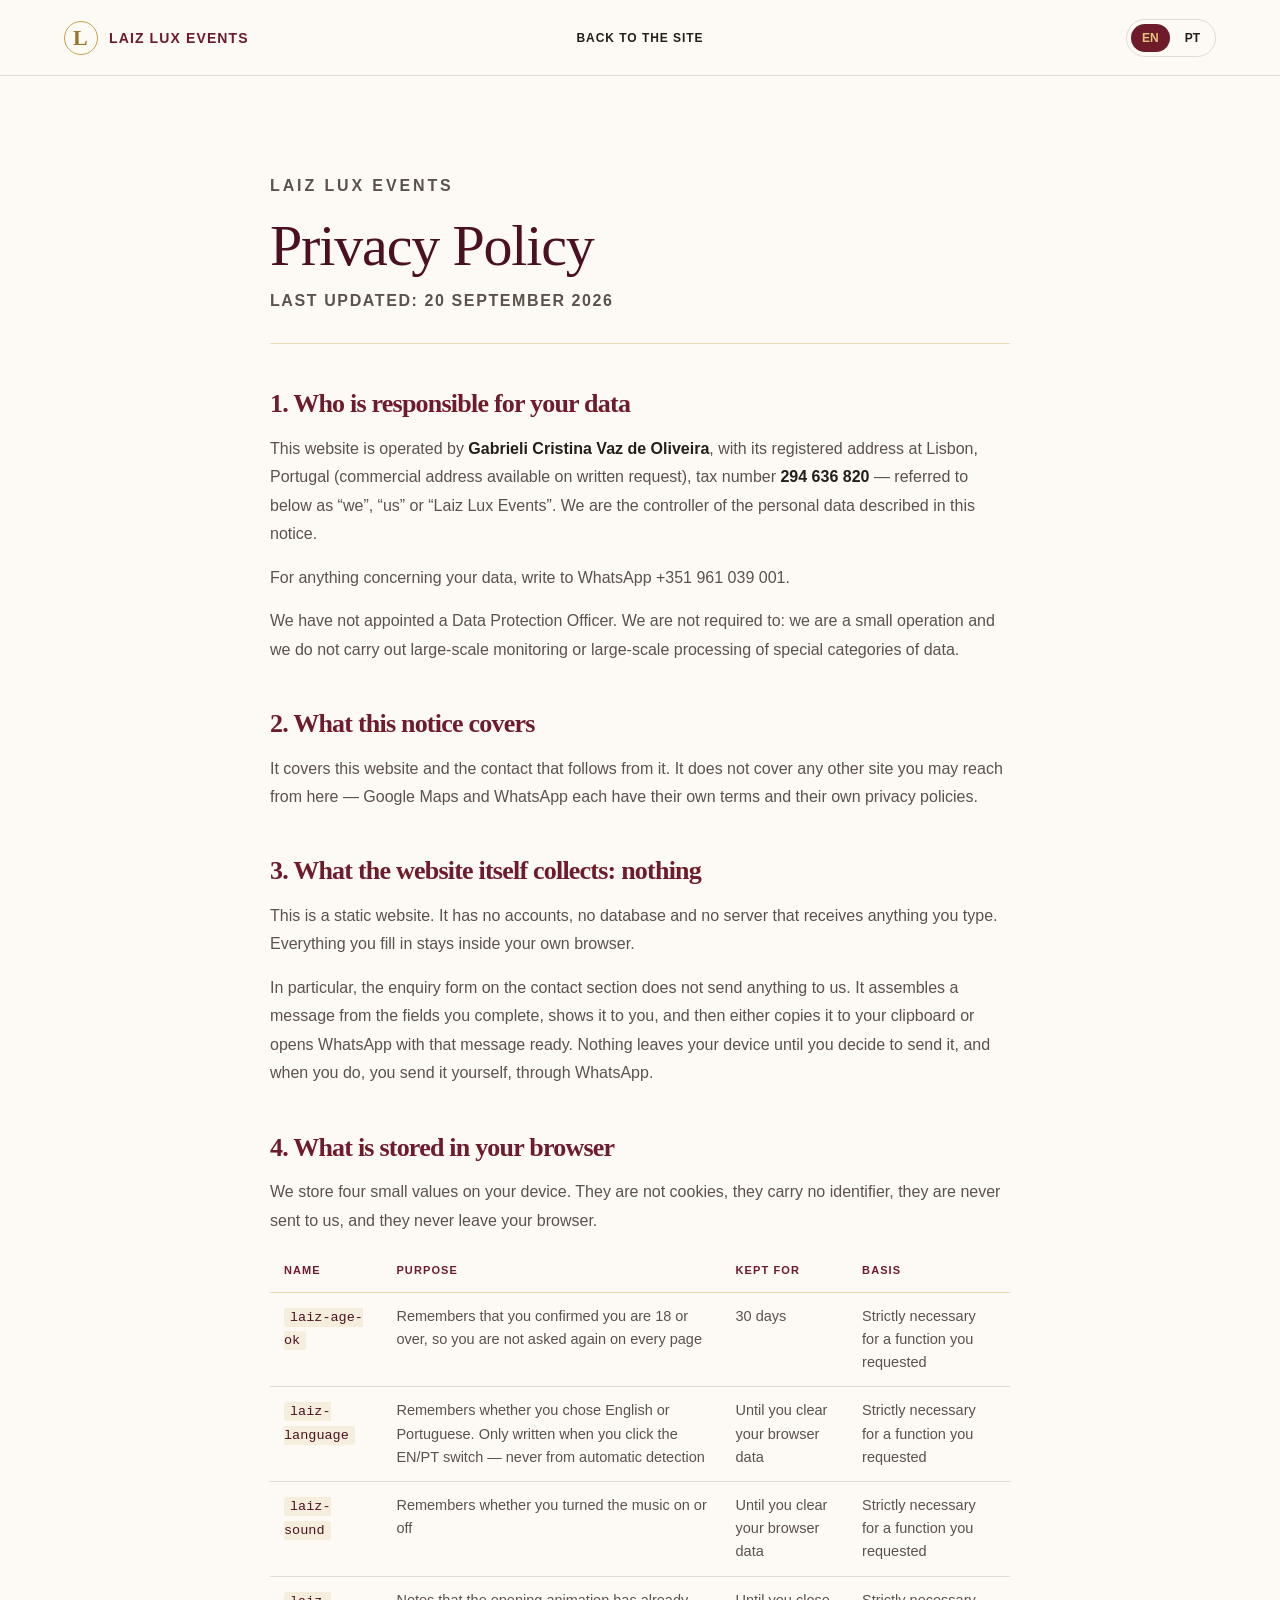
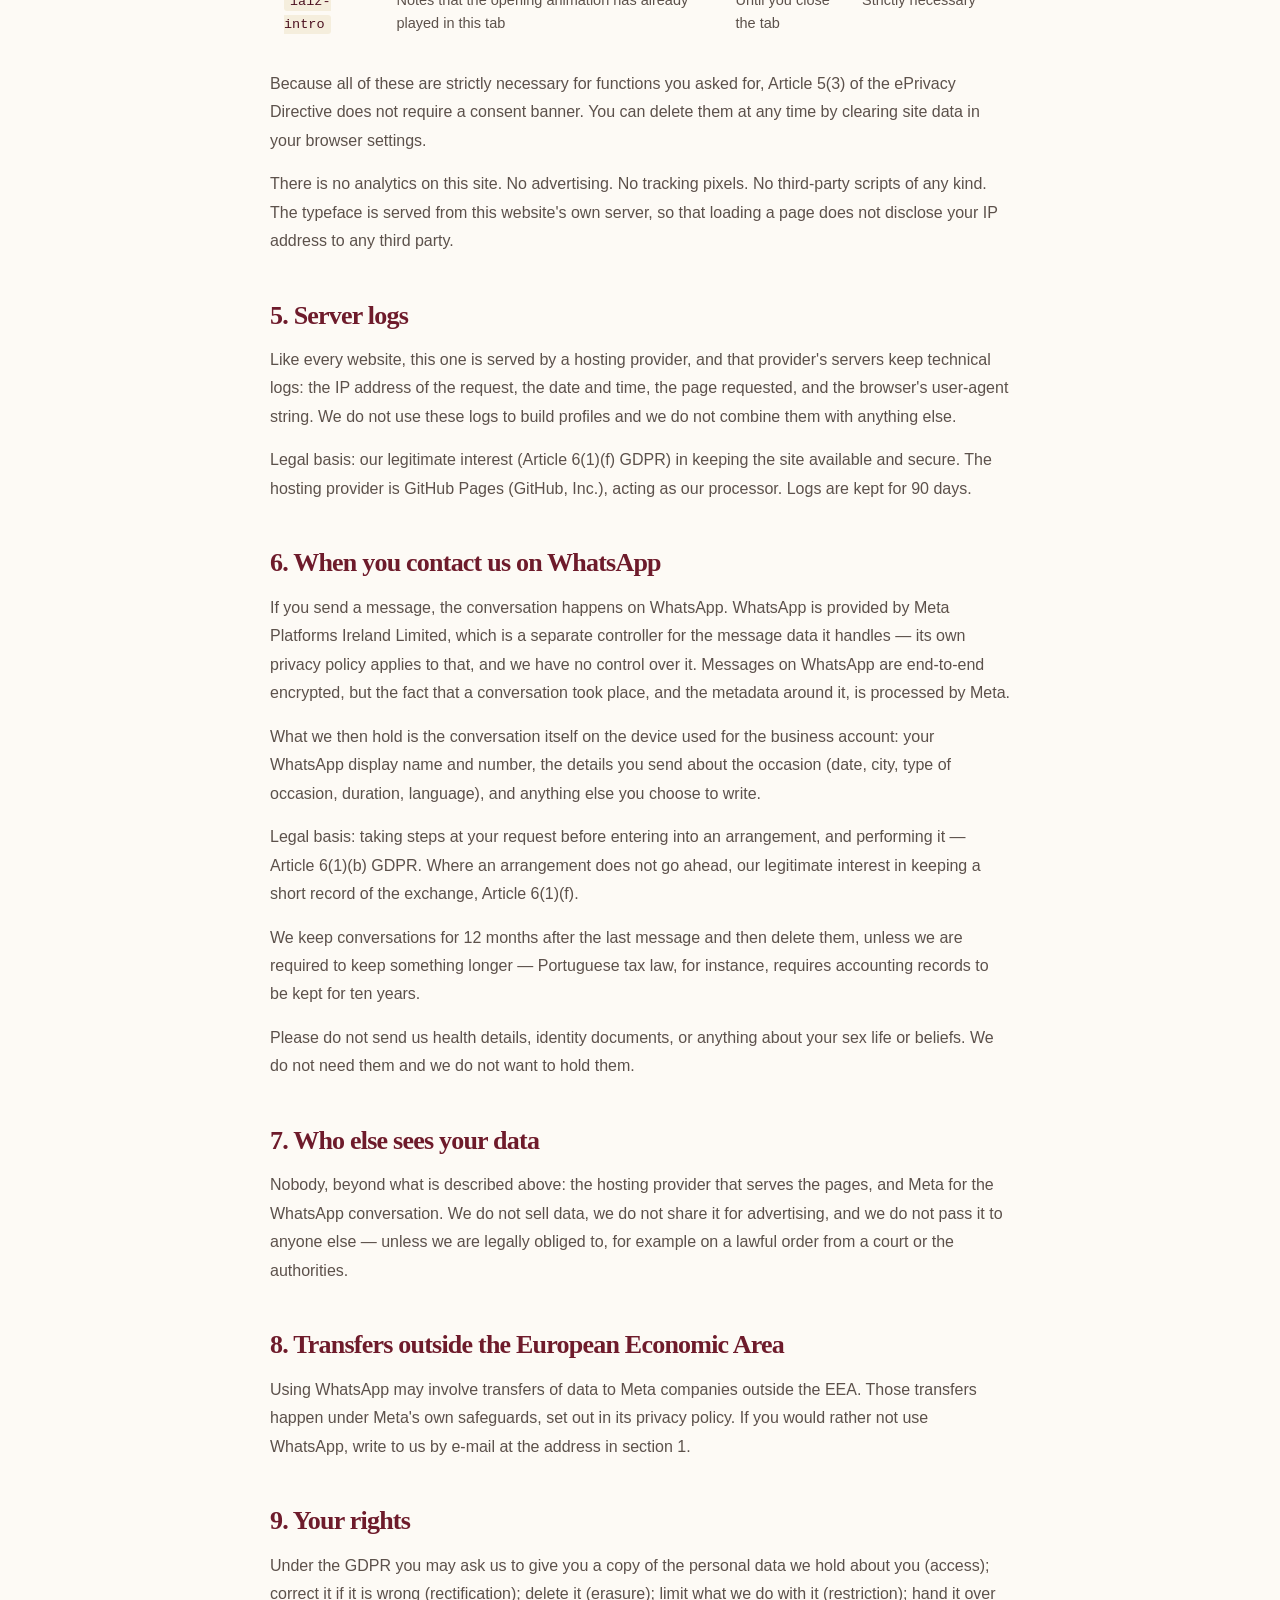
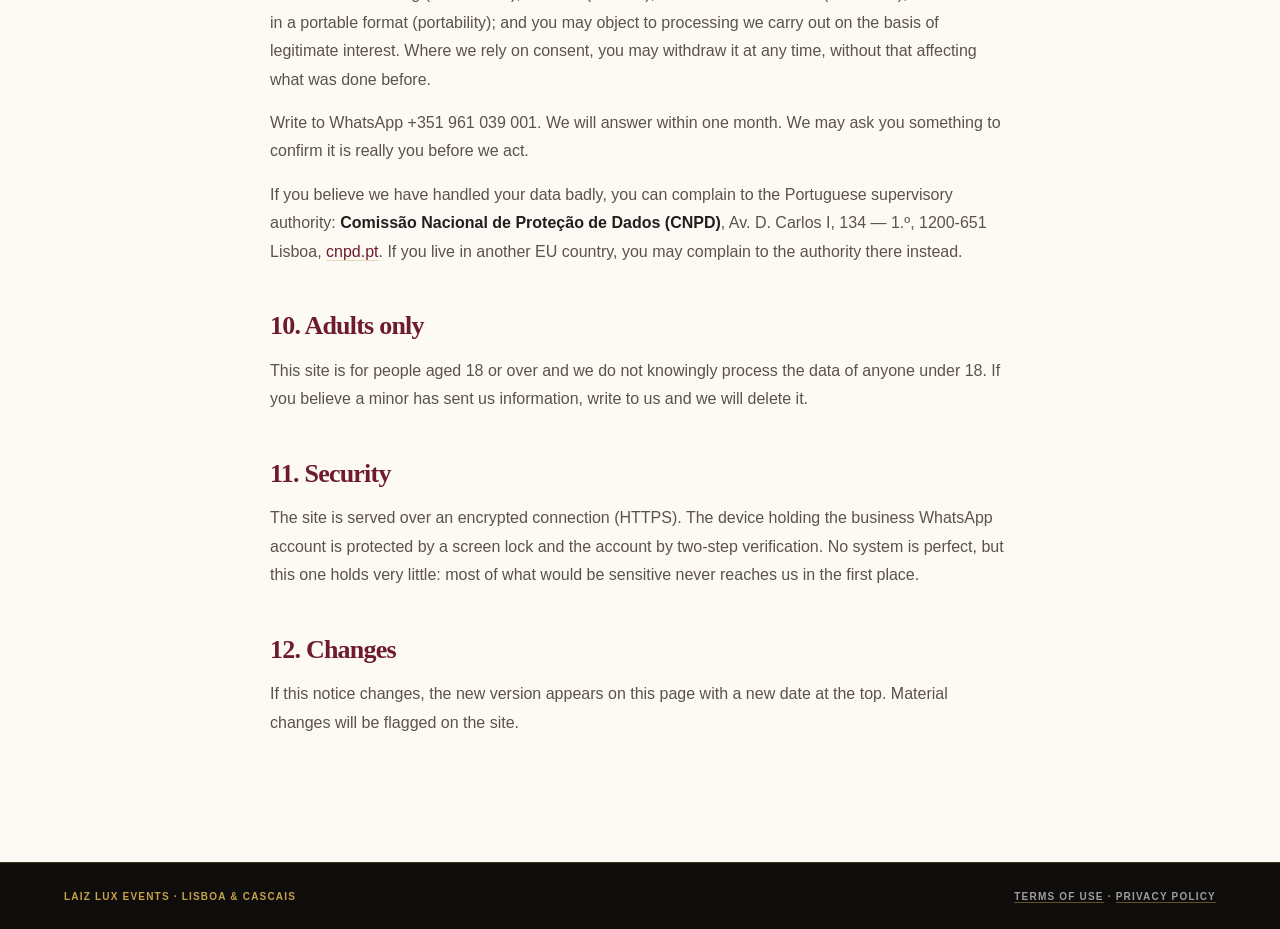
==== privacidade.html @ be907c67 "Publish Laiz Lux Events on GitHub Pages Static bilingual site for social company in Lisbon and Casca" ====
<!doctype html>
<html lang="en">
  <head>
    <meta charset="UTF-8" />
    <meta name="viewport" content="width=device-width, initial-scale=1" />
    <title>Privacy Policy — Laiz Lux Events</title>
    <meta name="description" content="How Laiz Lux Events handles personal data — GDPR privacy notice." />
    <meta name="robots" content="index, follow" />
    <meta name="theme-color" content="#6E1B2B" />
    <link rel="icon" type="image/svg+xml" href="data:image/svg+xml,%3Csvg xmlns='http://www.w3.org/2000/svg' viewBox='0 0 64 64'%3E%3Crect width='64' height='64' rx='32' fill='%236E1B2B'/%3E%3Ctext x='32' y='43' text-anchor='middle' font-family='Georgia' font-size='38' fill='%23C8A24A'%3EL%3C/text%3E%3C/svg%3E" />
    <link rel="preload" as="font" type="font/woff2" href="fonts/bodoni-500.woff2" crossorigin />
    <link rel="stylesheet" href="style.css" />
  </head>
  <body class="legal-page">
    <header class="site-header">
      <a class="brand" href="/#top" aria-label="Laiz Lux Events"><span aria-hidden="true">L</span>Laiz Lux Events</a>
      <nav aria-label="Main navigation">
        <a href="/#top" data-legal-i18n="back">Back to the site</a>
      </nav>
      <div class="header-tools">
        <div class="language-switch" role="group" aria-label="Choose language">
          <button type="button" class="active" data-legal-lang="en" aria-pressed="true">EN</button>
          <button type="button" data-legal-lang="pt" aria-pressed="false">PT</button>
        </div>
      </div>
    </header>

    <main class="legal">
      <article lang="en" data-legal-doc="en">
        <p class="eyebrow">Laiz Lux Events</p>
        <h1>Privacy Policy</h1>
        <p class="legal-updated">Last updated: 20 September 2026</p>
        


<h2>1. Who is responsible for your data</h2>
<p>This website is operated by <strong>Gabrieli Cristina Vaz de Oliveira</strong>, with its
registered address at Lisbon, Portugal (commercial address available on written request), tax number <strong>294 636 820</strong> — referred
to below as “we”, “us” or “Laiz Lux Events”. We are the controller of the personal data
described in this notice.</p>
<p>For anything concerning your data, write to WhatsApp +351 961 039 001.</p>
<p>We have not appointed a Data Protection Officer. We are not required to: we are a small
operation and we do not carry out large-scale monitoring or large-scale processing of special
categories of data.</p>

<h2>2. What this notice covers</h2>
<p>It covers this website and the contact that follows from it. It does not cover any other
site you may reach from here — Google Maps and WhatsApp each have their own terms and their
own privacy policies.</p>

<h2>3. What the website itself collects: nothing</h2>
<p>This is a static website. It has no accounts, no database and no server that receives
anything you type. Everything you fill in stays inside your own browser.</p>
<p>In particular, the enquiry form on the contact section does not send anything to us.
It assembles a message from the fields you complete, shows it to you, and then either copies
it to your clipboard or opens WhatsApp with that message ready. Nothing leaves your device
until you decide to send it, and when you do, you send it yourself, through WhatsApp.</p>

<h2>4. What is stored in your browser</h2>
<p>We store four small values on your device. They are not cookies, they carry no identifier,
they are never sent to us, and they never leave your browser.</p>
<table class="legal-table">
  <thead><tr><th>Name</th><th>Purpose</th><th>Kept for</th><th>Basis</th></tr></thead>
  <tbody>
    <tr><td><code>laiz-age-ok</code></td><td>Remembers that you confirmed you are 18 or over, so you are not asked again on every page</td><td>30 days</td><td>Strictly necessary for a function you requested</td></tr>
    <tr><td><code>laiz-language</code></td><td>Remembers whether you chose English or Portuguese. Only written when you click the EN/PT switch — never from automatic detection</td><td>Until you clear your browser data</td><td>Strictly necessary for a function you requested</td></tr>
    <tr><td><code>laiz-sound</code></td><td>Remembers whether you turned the music on or off</td><td>Until you clear your browser data</td><td>Strictly necessary for a function you requested</td></tr>
    <tr><td><code>laiz-intro</code></td><td>Notes that the opening animation has already played in this tab</td><td>Until you close the tab</td><td>Strictly necessary</td></tr>
  </tbody>
</table>
<p>Because all of these are strictly necessary for functions you asked for, Article 5(3) of the
ePrivacy Directive does not require a consent banner. You can delete them at any time by
clearing site data in your browser settings.</p>
<p>There is no analytics on this site. No advertising. No tracking pixels. No third-party
scripts of any kind. The typeface is served from this website's own server, so that loading
a page does not disclose your IP address to any third party.</p>

<h2>5. Server logs</h2>
<p>Like every website, this one is served by a hosting provider, and that provider's servers
keep technical logs: the IP address of the request, the date and time, the page requested, and
the browser's user-agent string. We do not use these logs to build profiles and we do not
combine them with anything else.</p>
<p>Legal basis: our legitimate interest (Article 6(1)(f) GDPR) in keeping the site available
and secure. The hosting provider is GitHub Pages (GitHub, Inc.), acting as our
processor. Logs are kept for 90 days.</p>

<h2>6. When you contact us on WhatsApp</h2>
<p>If you send a message, the conversation happens on WhatsApp. WhatsApp is provided by Meta
Platforms Ireland Limited, which is a separate controller for the message data it handles —
its own privacy policy applies to that, and we have no control over it. Messages on WhatsApp
are end-to-end encrypted, but the fact that a conversation took place, and the metadata around
it, is processed by Meta.</p>
<p>What we then hold is the conversation itself on the device used for the business account:
your WhatsApp display name and number, the details you send about the occasion (date, city,
type of occasion, duration, language), and anything else you choose to write.</p>
<p>Legal basis: taking steps at your request before entering into an arrangement, and
performing it — Article 6(1)(b) GDPR. Where an arrangement does not go ahead, our legitimate
interest in keeping a short record of the exchange, Article 6(1)(f).</p>
<p>We keep conversations for 12 months after the last message
and then delete them, unless we are required to keep something longer — Portuguese tax law, for
instance, requires accounting records to be kept for ten years.</p>
<p>Please do not send us health details, identity documents, or anything about your sex life
or beliefs. We do not need them and we do not want to hold them.</p>

<h2>7. Who else sees your data</h2>
<p>Nobody, beyond what is described above: the hosting provider that serves the pages, and
Meta for the WhatsApp conversation. We do not sell data, we do not share it for advertising,
and we do not pass it to anyone else — unless we are legally obliged to, for example on a
lawful order from a court or the authorities.</p>

<h2>8. Transfers outside the European Economic Area</h2>
<p>Using WhatsApp may involve transfers of data to Meta companies outside the EEA. Those
transfers happen under Meta's own safeguards, set out in its privacy policy. If you would
rather not use WhatsApp, write to us by e-mail at the address in section 1.</p>

<h2>9. Your rights</h2>
<p>Under the GDPR you may ask us to give you a copy of the personal data we hold about you
(access); correct it if it is wrong (rectification); delete it (erasure); limit what we do with
it (restriction); hand it over in a portable format (portability); and you may object to
processing we carry out on the basis of legitimate interest. Where we rely on consent, you may
withdraw it at any time, without that affecting what was done before.</p>
<p>Write to WhatsApp +351 961 039 001. We will answer within one month. We may ask you
something to confirm it is really you before we act.</p>
<p>If you believe we have handled your data badly, you can complain to the Portuguese
supervisory authority: <strong>Comissão Nacional de Proteção de Dados (CNPD)</strong>,
Av. D. Carlos I, 134 — 1.º, 1200-651 Lisboa, <a href="https://www.cnpd.pt" target="_blank" rel="noreferrer">cnpd.pt</a>.
If you live in another EU country, you may complain to the authority there instead.</p>

<h2>10. Adults only</h2>
<p>This site is for people aged 18 or over and we do not knowingly process the data of anyone
under 18. If you believe a minor has sent us information, write to us and we will delete it.</p>

<h2>11. Security</h2>
<p>The site is served over an encrypted connection (HTTPS). The device holding the business
WhatsApp account is protected by a screen lock and the account by two-step verification.
No system is perfect, but this one holds very little: most of what would be sensitive never
reaches us in the first place.</p>

<h2>12. Changes</h2>
<p>If this notice changes, the new version appears on this page with a new date at the top.
Material changes will be flagged on the site.</p>

      </article>

      <article lang="pt" data-legal-doc="pt" hidden>
        <p class="eyebrow">Laiz Lux Events</p>
        <h1>Política de Privacidade</h1>
        <p class="legal-updated">Última atualização: 20 de setembro de 2026</p>
        


<h2>1. Quem é responsável pelos seus dados</h2>
<p>Este site é explorado por <strong>Gabrieli Cristina Vaz de Oliveira</strong>,
com sede em Lisboa, Portugal (morada comercial disponível mediante pedido escrito), número de identificação fiscal <strong>294 636 820</strong> — adiante
“nós” ou “Laiz Lux Events”. Somos o responsável pelo tratamento dos dados pessoais descritos
nesta política.</p>
<p>Para qualquer assunto relacionado com os seus dados, escreva para WhatsApp +351 961 039 001.</p>
<p>Não designámos um encarregado de proteção de dados, nem somos obrigados a fazê-lo: somos uma
estrutura pequena e não fazemos controlo em grande escala nem tratamento em grande escala de
categorias especiais de dados.</p>

<h2>2. O que esta política abrange</h2>
<p>Abrange este site e o contacto que dele decorre. Não abrange outros sites a que possa chegar
a partir daqui — o Google Maps e o WhatsApp têm termos e políticas de privacidade próprios.</p>

<h2>3. O que o site recolhe: nada</h2>
<p>Este é um site estático. Não tem contas, não tem base de dados e não tem servidor que receba
o que escreve. Tudo o que preenche fica dentro do seu próprio navegador.</p>
<p>Em concreto, o formulário de pedido não nos envia nada. Monta uma mensagem a partir dos
campos que preenche, mostra-lha, e depois copia-a para a área de transferência ou abre o
WhatsApp com essa mensagem pronta. Nada sai do seu dispositivo até decidir enviar, e quando
envia, é o próprio a fazê-lo, através do WhatsApp.</p>

<h2>4. O que fica guardado no seu navegador</h2>
<p>Guardamos quatro valores pequenos no seu dispositivo. Não são cookies, não contêm qualquer
identificador, nunca nos são enviados e nunca saem do seu navegador.</p>
<table class="legal-table">
  <thead><tr><th>Nome</th><th>Para quê</th><th>Durante</th><th>Fundamento</th></tr></thead>
  <tbody>
    <tr><td><code>laiz-age-ok</code></td><td>Recorda que confirmou ter 18 anos ou mais, para não lhe voltarmos a perguntar em cada página</td><td>30 dias</td><td>Estritamente necessário a uma função que pediu</td></tr>
    <tr><td><code>laiz-language</code></td><td>Recorda se escolheu inglês ou português. Só é escrito quando carrega no botão EN/PT — nunca por deteção automática</td><td>Até limpar os dados do navegador</td><td>Estritamente necessário a uma função que pediu</td></tr>
    <tr><td><code>laiz-sound</code></td><td>Recorda se ligou ou desligou a música</td><td>Até limpar os dados do navegador</td><td>Estritamente necessário a uma função que pediu</td></tr>
    <tr><td><code>laiz-intro</code></td><td>Regista que a animação de abertura já correu neste separador</td><td>Até fechar o separador</td><td>Estritamente necessário</td></tr>
  </tbody>
</table>
<p>Por serem todos estritamente necessários a funções que pediu, o artigo 5.º, n.º 3, da
Diretiva ePrivacy não exige um aviso de consentimento. Pode apagá-los a qualquer momento
limpando os dados do site nas definições do navegador.</p>
<p>Não há estatísticas neste site. Nem publicidade. Nem pixéis de seguimento. Nem scripts de
terceiros de espécie alguma. A tipografia é servida pelo próprio servidor deste site, para que
abrir uma página não revele o seu endereço IP a ninguém.</p>

<h2>5. Registos do servidor</h2>
<p>Como qualquer site, este é servido por um alojamento, e os servidores desse alojamento
guardam registos técnicos: o endereço IP do pedido, a data e a hora, a página pedida e a
identificação do navegador. Não usamos estes registos para construir perfis nem os cruzamos com
mais nada.</p>
<p>Fundamento: o nosso interesse legítimo (artigo 6.º, n.º 1, alínea f), do RGPD) em manter o
site disponível e seguro. O alojamento é GitHub Pages (GitHub, Inc.), que atua como
subcontratante. Os registos são conservados durante 90 dias.</p>

<h2>6. Quando nos contacta pelo WhatsApp</h2>
<p>Se enviar mensagem, a conversa acontece no WhatsApp. O WhatsApp é fornecido pela Meta
Platforms Ireland Limited, que é responsável autónoma pelos dados das mensagens que trata — a
política de privacidade dela aplica-se a isso e nós não temos controlo sobre a mesma. As
mensagens são cifradas ponta a ponta, mas o facto de ter havido conversa, e os metadados
associados, são tratados pela Meta.</p>
<p>O que depois fica connosco é a própria conversa, no aparelho onde está a conta de negócio:
o seu nome de utilizador e número de WhatsApp, os dados que enviar sobre a ocasião (data,
cidade, tipo de ocasião, duração, idioma) e o mais que escolher escrever.</p>
<p>Fundamento: diligências pré-contratuais a seu pedido e execução do combinado — artigo 6.º,
n.º 1, alínea b), do RGPD. Quando não se chega a combinar nada, o nosso interesse legítimo em
guardar um registo breve da troca, alínea f).</p>
<p>Guardamos as conversas durante 12 meses após a última mensagem e
depois apagamo-las, salvo se formos obrigados a conservar algo por mais tempo — a lei fiscal
portuguesa, por exemplo, obriga a guardar documentos contabilísticos durante dez anos.</p>
<p>Por favor não nos envie dados de saúde, documentos de identificação, nem nada sobre a sua
vida sexual ou as suas convicções. Não precisamos disso e não o queremos ter.</p>

<h2>7. Quem mais vê os seus dados</h2>
<p>Ninguém, além do descrito acima: o alojamento que serve as páginas e a Meta, no que toca à
conversa de WhatsApp. Não vendemos dados, não os partilhamos para publicidade e não os passamos
a mais ninguém — salvo se a isso formos legalmente obrigados, por exemplo por ordem de um
tribunal ou das autoridades.</p>

<h2>8. Transferências para fora do Espaço Económico Europeu</h2>
<p>O uso do WhatsApp pode implicar transferências de dados para empresas da Meta fora do EEE.
Essas transferências ocorrem ao abrigo das garantias da própria Meta, descritas na política de
privacidade dela. Se preferir não usar o WhatsApp, escreva-nos para o e-mail indicado no
ponto 1.</p>

<h2>9. Os seus direitos</h2>
<p>Ao abrigo do RGPD pode pedir-nos uma cópia dos dados pessoais que temos sobre si (acesso);
que os corrijamos se estiverem errados (retificação); que os apaguemos (apagamento); que
limitemos o que fazemos com eles (limitação); que lhos entreguemos em formato portátil
(portabilidade); e pode opor-se a tratamentos que façamos com base em interesse legítimo.
Quando nos baseamos no consentimento, pode retirá-lo a qualquer momento, sem que isso afete o
que foi feito antes.</p>
<p>Escreva para WhatsApp +351 961 039 001. Respondemos no prazo de um mês.
Podemos pedir-lhe algo que confirme a sua identidade antes de agir.</p>
<p>Se entender que tratámos mal os seus dados, pode apresentar reclamação à autoridade de
controlo portuguesa: <strong>Comissão Nacional de Proteção de Dados (CNPD)</strong>,
Av. D. Carlos I, 134 — 1.º, 1200-651 Lisboa, <a href="https://www.cnpd.pt" target="_blank" rel="noreferrer">cnpd.pt</a>.
Se residir noutro país da União Europeia, pode reclamar junto da autoridade desse país.</p>

<h2>10. Apenas maiores de 18 anos</h2>
<p>Este site destina-se a pessoas com 18 anos ou mais e não tratamos conscientemente dados de
menores. Se souber que um menor nos enviou informação, escreva-nos e apagamo-la.</p>

<h2>11. Segurança</h2>
<p>O site é servido por ligação cifrada (HTTPS). O aparelho que tem a conta de WhatsApp do
negócio está protegido por bloqueio de ecrã e a conta por verificação em duas etapas. Nenhum
sistema é perfeito, mas este guarda muito pouco: a maior parte do que seria sensível nunca
chega sequer até nós.</p>

<h2>12. Alterações</h2>
<p>Se esta política mudar, a nova versão aparece nesta página com uma data nova no topo.
Alterações relevantes serão assinaladas no site.</p>

      </article>
    </main>

    <footer>
      <span>LAIZ LUX EVENTS · LISBOA &amp; CASCAIS</span>
      <span><a href="termos.html" data-legal-i18n="terms">Terms of Use</a> · <a href="privacidade.html" data-legal-i18n="privacy">Privacy Policy</a></span>
    </footer>

    <script src="legal.js"></script>
  </body>
</html>
---- style.css ----
/* ═══════════════════════════════════════════════════════════════
   Bodoni Moda — servida do próprio site.
   Nada é pedido ao Google: nenhum endereço IP de quem visita sai
   daqui para fora. (SIL Open Font License 1.1)
   ═══════════════════════════════════════════════════════════════ */

@font-face {
  font-family: 'Bodoni Moda';
  font-style: normal; font-weight: 400; font-display: swap;
  src: url('fonts/bodoni-400.woff2') format('woff2');
  unicode-range: U+0000-00FF,U+0131,U+0152-0153,U+02BB-02BC,U+02C6,U+02DA,U+02DC,U+0304,U+0308,U+0329,U+2000-206F,U+20AC,U+2122,U+2191,U+2193,U+2212,U+2215,U+FEFF,U+FFFD;
}
@font-face {
  font-family: 'Bodoni Moda';
  font-style: normal; font-weight: 500; font-display: swap;
  src: url('fonts/bodoni-500.woff2') format('woff2');
  unicode-range: U+0000-00FF,U+0131,U+0152-0153,U+02BB-02BC,U+02C6,U+02DA,U+02DC,U+0304,U+0308,U+0329,U+2000-206F,U+20AC,U+2122,U+2191,U+2193,U+2212,U+2215,U+FEFF,U+FFFD;
}
@font-face {
  font-family: 'Bodoni Moda';
  font-style: normal; font-weight: 400; font-display: swap;
  src: url('fonts/bodoni-ext-400.woff2') format('woff2');
  unicode-range: U+0100-02BA,U+02BD-02C5,U+02C7-02CC,U+02CE-02D7,U+02DD-02FF,U+0304,U+0308,U+0329,U+1D00-1DBF,U+1E00-1E9F,U+1EF2-1EFF,U+2020,U+20A0-20AB,U+20AD-20C0,U+2113,U+2C60-2C7F,U+A720-A7FF;
}
@font-face {
  font-family: 'Bodoni Moda';
  font-style: normal; font-weight: 500; font-display: swap;
  src: url('fonts/bodoni-ext-500.woff2') format('woff2');
  unicode-range: U+0100-02BA,U+02BD-02C5,U+02C7-02CC,U+02CE-02D7,U+02DD-02FF,U+0304,U+0308,U+0329,U+1D00-1DBF,U+1E00-1E9F,U+1EF2-1EFF,U+2020,U+20A0-20AB,U+20AD-20C0,U+2113,U+2C60-2C7F,U+A720-A7FF;
}

/* ═══════════════════════════════════════════════════════════════
   LAIZ EVENTS — paleta: ouro, bordô, branco e pretos
   Para mudar a identidade toda, mexe só nas variáveis aqui em baixo.
   ═══════════════════════════════════════════════════════════════ */

:root {
  --black:       #0F0D0C;
  --black-soft:  #1A1614;
  --ink:         #241E1B;
  --ink-soft:    #5C514B;

  --bordo:       #6E1B2B;
  --bordo-deep:  #4C1120;
  --bordo-light: #8C2438;

  --gold:        #C8A24A;
  --gold-bright: #E3C579;
  --gold-deep:   #9A7629;

  --champagne:   #F7F0E2;
  --paper:       #FFFFFF;
  --shell:       #FDFAF5;

  --line:        rgba(36, 30, 27, .14);
  --line-gold:   rgba(200, 162, 74, .38);

  --display: Georgia, 'Times New Roman', serif;
  --sans:    Inter, 'Helvetica Neue', Arial, sans-serif;
}

* { box-sizing: border-box; }
[hidden] { display: none !important; }
html { scroll-behavior: smooth; }

body {
  margin: 0;
  background: var(--shell);
  color: var(--ink);
  font-family: var(--sans);
  -webkit-font-smoothing: antialiased;
}

a { color: inherit; text-decoration: none; }
button, a { -webkit-tap-highlight-color: transparent; }
section[id] { scroll-margin-top: 92px; }

:focus-visible {
  outline: 2px solid var(--gold);
  outline-offset: 3px;
  border-radius: 2px;
}

.skip-link {
  position: absolute; left: -9999px; top: 0; z-index: 99;
  padding: 12px 18px; background: var(--bordo); color: #fff;
  font-size: 13px; font-weight: 800;
}
.skip-link:focus { left: 12px; top: 12px; }

.icon-sprite { display: none; }

.icon {
  width: 19px; height: 19px; flex: none;
  fill: none; stroke: currentColor;
  stroke-width: 1.6; stroke-linecap: round; stroke-linejoin: round;
}

/* ─────────────── Header ─────────────── */

.site-header {
  height: 76px;
  display: grid;
  grid-template-columns: 1fr auto 1fr;
  align-items: center;
  padding: 0 clamp(20px, 5vw, 72px);
  background: rgba(253, 250, 245, .93);
  backdrop-filter: blur(14px);
  border-bottom: 1px solid var(--line);
  position: sticky; top: env(safe-area-inset-top, 0px); z-index: 30;
}

.brand {
  display: flex; align-items: center; gap: 11px;
  font-size: 14px; font-weight: 800;
  letter-spacing: .08em; text-transform: uppercase;
  color: var(--bordo);
}
.brand span {
  width: 34px; height: 34px;
  display: grid; place-items: center;
  border: 1px solid var(--gold);
  border-radius: 50%;
  font-family: var(--display); font-size: 22px;
  color: var(--gold-deep);
}

.site-header nav {
  display: flex; gap: 26px;
  font-size: 12px; font-weight: 700;
  letter-spacing: .08em; text-transform: uppercase;
}
.site-header nav a { position: relative; padding: 4px 0; }
.site-header nav a::after {
  content: ''; position: absolute; left: 0; right: 0; bottom: 0;
  height: 1px; background: var(--gold);
  transform: scaleX(0); transform-origin: left;
  transition: transform .25s ease;
}
.site-header nav a:hover::after { transform: scaleX(1); }

.header-tools { justify-self: end; display: flex; align-items: center; gap: 10px; }

.language-switch {
  display: flex; gap: 4px; padding: 4px;
  border: 1px solid var(--line); border-radius: 999px;
}
.language-switch button {
  border: 0; background: transparent; border-radius: 999px;
  padding: 7px 11px; color: var(--ink);
  font-family: inherit; font-size: 12px; font-weight: 800;
  cursor: pointer; transition: .2s ease;
}
.language-switch .active { color: var(--gold-bright); background: var(--bordo); }

.nav-toggle {
  display: none;
  width: 42px; height: 42px;
  flex-direction: column; justify-content: center; gap: 5px;
  padding: 0 10px;
  border: 1px solid var(--line); border-radius: 6px;
  background: transparent; cursor: pointer;
}
.nav-toggle span {
  display: block; height: 1.5px; background: var(--bordo);
  transition: .25s ease;
}
.nav-toggle[aria-expanded="true"] span:nth-child(1) { transform: translateY(6.5px) rotate(45deg); }
.nav-toggle[aria-expanded="true"] span:nth-child(2) { opacity: 0; }
.nav-toggle[aria-expanded="true"] span:nth-child(3) { transform: translateY(-6.5px) rotate(-45deg); }

/* ─────────────── Buttons ─────────────── */

.button {
  min-height: 54px;
  display: inline-flex; align-items: center; justify-content: center; gap: 10px;
  padding: 0 28px; border-radius: 4px;
  font-size: 14px; font-weight: 800; letter-spacing: .02em;
  transition: .22s ease;
}

.primary-button {
  background: var(--gold);
  color: var(--black);
  box-shadow: 0 10px 26px rgba(200, 162, 74, .3);
}
.primary-button:hover {
  background: var(--gold-bright);
  transform: translateY(-2px);
  box-shadow: 0 14px 32px rgba(200, 162, 74, .38);
}
.primary-button .icon { stroke-width: 1.7; }

.secondary-button {
  border: 1px solid var(--bordo);
  color: var(--bordo);
  background: transparent;
}
.secondary-button:hover { background: var(--bordo); color: var(--champagne); }

/* ─────────────── Hero ─────────────── */

.hero {
  display: grid;
  grid-template-columns: 1.05fr .95fr;
  grid-template-rows: auto auto;
}

.hero-copy {
  padding: clamp(54px, 8vw, 116px) clamp(28px, 7vw, 108px);
  display: flex; flex-direction: column; justify-content: center; align-items: flex-start;
}

.age-notice {
  font-size: 11px; letter-spacing: .12em; text-transform: uppercase;
  padding: 8px 13px;
  border: 1px solid var(--line-gold); border-radius: 999px;
  color: var(--bordo); background: rgba(200, 162, 74, .09);
}

.eyebrow, .kicker {
  margin: 24px 0 0;
  font-size: 11px; line-height: 1.3; font-weight: 800;
  letter-spacing: .18em; text-transform: uppercase;
  color: var(--bordo);
}
.kicker { margin-top: 10px; color: var(--ink-soft); }
.eyebrow.gold { color: var(--gold); }

h1, h2 { font-family: var(--display); font-weight: 500; letter-spacing: -.03em; }

h1 {
  max-width: 680px; margin: 18px 0 20px;
  font-size: clamp(50px, 6.3vw, 96px); line-height: .91;
  color: var(--bordo-deep);
}

.hero-body {
  max-width: 650px; margin: 0;
  font-size: clamp(16px, 1.45vw, 21px); line-height: 1.65;
  color: var(--ink-soft);
}

.hero-actions { margin-top: 34px; display: flex; align-items: center; gap: 14px; flex-wrap: wrap; }
.hero-cta { min-height: 60px; padding: 0 34px; font-size: 16px; }

.microcopy { margin: 12px 0 0; font-size: 12px; color: var(--ink-soft); }

.trust-line {
  display: flex; align-items: center; gap: 8px; margin: 22px 0 0;
  color: var(--bordo); font-size: 11px; font-weight: 800;
  letter-spacing: .1em; text-transform: uppercase;
}
.trust-line .icon { width: 16px; height: 16px; color: var(--gold-deep); }

.hero-stage {
  position: relative; overflow: hidden;
  aspect-ratio: 1101 / 1264;
  min-height: 520px; max-height: 86vh;
  padding: 36px;
  color: #fff;
  display: flex; flex-direction: column; justify-content: space-between;
  background: var(--black);
}
.hero-stage::before {
  content: ''; position: absolute; inset: 0;
  background: url('laiz-hero.jpg') center top / cover;
  filter: saturate(.95) contrast(1.03);
}
.hero-stage::after {
  content: ''; position: absolute; inset: 0;
  background: linear-gradient(
    180deg,
    rgba(15, 13, 12, .50) 0%,
    rgba(15, 13, 12, .08) 17%,
    rgba(15, 13, 12, 0) 42%,
    rgba(15, 13, 12, 0) 80%,
    rgba(76, 17, 32, .22) 91%,
    rgba(76, 17, 32, .72) 100%);
}
.hero-stage > * { position: relative; z-index: 1; }

.place-line, .stage-note {
  display: flex; align-items: center; gap: 14px;
  font-size: 11px; font-weight: 800; letter-spacing: .15em;
  color: var(--gold-bright);
}
.place-line i { height: 1px; flex: 1; background: var(--line-gold); }
.stage-note { justify-content: space-between; color: rgba(255, 255, 255, .78); }

.fact-strip {
  grid-column: 1 / -1;
  display: grid; grid-template-columns: repeat(3, 1fr);
  padding: 24px clamp(24px, 5vw, 72px);
  background: var(--bordo); color: var(--champagne);
}
.fact-strip span {
  display: flex; align-items: center; justify-content: center; gap: 10px;
  font-size: 11px; font-weight: 800; letter-spacing: .12em; text-transform: uppercase;
  border-right: 1px solid rgba(200, 162, 74, .3);
}
.fact-strip i, .fact-strip b { font-style: normal; }
.fact-strip .icon { color: var(--gold); }
.fact-strip span:last-child { border: 0; }

/* ─────────────── Service areas ─────────────── */

.areas-section {
  display: grid; grid-template-columns: 1fr 1.2fr; gap: 50px; align-items: end;
  padding: 70px clamp(24px, 7vw, 110px);
  background: var(--champagne);
  border-top: 1px solid var(--line-gold);
  border-bottom: 1px solid var(--line-gold);
}
.areas-section .eyebrow { margin: 0 0 14px; }
.areas-section h2 { margin: 0 0 14px; font-size: clamp(38px, 5vw, 66px); line-height: .95; color: var(--bordo-deep); }
.areas-section p:last-child { max-width: 600px; margin: 0; color: var(--ink-soft); line-height: 1.7; font-size: 16px; }

.area-links { display: flex; flex-wrap: wrap; justify-content: flex-end; gap: 10px; }
.area-links a {
  display: inline-flex; align-items: center; gap: 8px;
  padding: 12px 18px;
  border: 1px solid var(--line-gold); border-radius: 999px;
  background: rgba(255, 255, 255, .7);
  font-size: 14px; font-weight: 800; color: var(--bordo);
  transition: .2s ease;
}
.area-links a .icon { width: 16px; height: 16px; color: var(--gold-deep); }
.area-links a:hover { background: var(--bordo); color: var(--champagne); border-color: var(--bordo); }
.area-links a:hover .icon { color: var(--gold-bright); }

/* ─────────────── About ─────────────── */

.about-section {
  padding: clamp(78px, 10vw, 148px) clamp(24px, 7vw, 110px);
  background: var(--paper);
}
.section-intro { display: grid; grid-template-columns: .8fr 1.2fr; gap: 28px 60px; align-items: start; }
.section-intro .eyebrow { margin: 12px 0 0; }
.section-intro h2 { grid-column: 2; margin: 0; font-size: clamp(42px, 6vw, 76px); line-height: .98; color: var(--bordo-deep); }
.section-intro > p:last-child { grid-column: 2; max-width: 720px; margin: 0; color: var(--ink-soft); font-size: 17px; line-height: 1.75; }

.occasion-grid {
  display: grid; grid-template-columns: repeat(3, 1fr); gap: 1px;
  margin-top: 72px;
  background: var(--line-gold);
  border: 1px solid var(--line-gold);
}
.occasion-card {
  min-height: 322px; padding: 34px;
  background: var(--paper);
  display: flex; flex-direction: column; align-items: flex-start;
  transition: background .25s ease;
}
.occasion-card:hover { background: var(--shell); }
.occasion-card > span { font-size: 12px; letter-spacing: .15em; font-weight: 800; color: var(--gold-deep); }
.occasion-card > .icon { width: 30px; height: 30px; margin: 56px 0 20px; color: var(--bordo); stroke-width: 1.3; }
.occasion-card h3 { margin: 0 0 12px; font-family: var(--display); font-size: 33px; font-weight: 600; color: var(--bordo-deep); }
.occasion-card p { margin: 0; line-height: 1.65; color: var(--ink-soft); font-size: 16px; }

/* ─────────────── Gallery ─────────────── */

.gallery-section {
  padding: clamp(60px, 8vw, 104px) 0 0;
  background: var(--paper);
}
.gallery-intro {
  max-width: 760px;
  padding: 0 clamp(24px, 7vw, 110px);
  margin-bottom: 44px;
}
.gallery-intro .eyebrow { margin: 0 0 14px; }
.gallery-intro h2 { margin: 0; font-size: clamp(36px, 5vw, 64px); line-height: .98; color: var(--bordo-deep); }

.gallery-strip {
  display: flex; flex-wrap: wrap; justify-content: center; gap: 3px;
  padding: 26px clamp(16px, 4vw, 40px);
  background: var(--paper);
  border-top: 1px solid var(--line-gold);
  border-bottom: 1px solid var(--line-gold);
}
.gallery-strip figure {
  margin: 0; position: relative; overflow: hidden; background: var(--black);
  flex: 0 1 auto;
  height: clamp(300px, 42vw, 580px);
  aspect-ratio: 631 / 1280;
  outline: 1px solid var(--line-gold);
  outline-offset: -1px;
}
.gallery-strip img {
  display: block; width: 100%; height: 100%; object-fit: cover;
  filter: saturate(.94) contrast(1.03);
  transition: transform .5s ease, filter .4s ease;
}
.gallery-strip figure::after {
  content: ''; position: absolute; inset: 0;
  background: linear-gradient(180deg, rgba(76, 17, 32, 0) 72%, rgba(76, 17, 32, .14) 100%);
  pointer-events: none;
}
.gallery-strip figure:hover img { transform: scale(1.04); filter: saturate(1) contrast(1.02); }

@media (max-width: 520px) {
  .gallery-strip { padding: 16px 12px; }
  .gallery-strip figure { height: calc((100vw - 30px) / 2 * 2.028); }
}

/* ─────────────── How it works ─────────────── */

.steps-section {
  padding: clamp(78px, 10vw, 140px) clamp(24px, 7vw, 110px);
  background: var(--black); color: #fff;
}
.steps-intro { max-width: 760px; }
.steps-intro .eyebrow { margin: 0 0 14px; }
.steps-intro h2 { margin: 0 0 18px; font-size: clamp(40px, 5.6vw, 72px); line-height: .98; color: var(--gold-bright); }
.steps-intro p { margin: 0; font-size: 17px; line-height: 1.75; color: rgba(255, 255, 255, .68); }

.steps-list {
  list-style: none; margin: 68px 0 0; padding: 0;
  display: grid; grid-template-columns: repeat(3, 1fr); gap: 1px;
  background: rgba(200, 162, 74, .26);
  border: 1px solid rgba(200, 162, 74, .26);
}
.steps-list li {
  padding: 36px 32px 42px;
  background: var(--black);
  display: flex; flex-direction: column; align-items: flex-start;
}
.step-number {
  font-family: var(--display); font-size: 46px; line-height: 1;
  color: var(--gold); margin-bottom: 26px;
}
.steps-list h3 { margin: 0 0 12px; font-family: var(--display); font-size: 28px; font-weight: 600; color: #fff; }
.steps-list p { margin: 0; font-size: 16px; line-height: 1.7; color: rgba(255, 255, 255, .66); }

/* ─────────────── Details + boundaries ─────────────── */

.details-section {
  display: grid; grid-template-columns: 1.25fr .75fr; gap: 70px;
  padding: clamp(78px, 10vw, 142px) clamp(24px, 7vw, 110px);
  background: var(--bordo); color: #fff;
}
.details-section h2 { margin: 18px 0 24px; max-width: 680px; font-size: clamp(42px, 6vw, 76px); line-height: .96; color: #fff; }
.details-section > div > p:last-child { max-width: 720px; margin: 0; font-size: 17px; line-height: 1.75; color: rgba(255, 255, 255, .76); }

.boundary-card {
  align-self: end; padding: 34px;
  border: 1px solid var(--line-gold);
  background: rgba(15, 13, 12, .25);
}
.boundary-card strong { font-family: var(--display); font-size: 56px; font-weight: 500; color: var(--gold-bright); }
.boundary-card h3 { margin: 10px 0 12px; font-family: var(--display); font-size: 29px; font-weight: 600; }
.boundary-card p { margin: 0; line-height: 1.65; color: rgba(255, 255, 255, .78); font-size: 16px; }

/* ─────────────── FAQ ─────────────── */

.faq-section {
  padding: clamp(78px, 10vw, 142px) clamp(24px, 7vw, 110px);
  background: var(--shell);
}
.faq-intro { max-width: 720px; margin-bottom: 52px; }
.faq-intro .eyebrow { margin: 0 0 14px; }
.faq-intro h2 { margin: 0; font-size: clamp(40px, 5.6vw, 72px); line-height: .98; color: var(--bordo-deep); }

.faq-list { border-top: 1px solid var(--line-gold); }
.faq-list details { border-bottom: 1px solid var(--line-gold); }
.faq-list summary {
  list-style: none; cursor: pointer;
  display: flex; align-items: center; justify-content: space-between; gap: 24px;
  padding: 26px 4px;
  font-size: clamp(17px, 2vw, 21px); font-family: var(--display); font-weight: 600;
  color: var(--bordo-deep);
}
.faq-list summary::-webkit-details-marker { display: none; }
.faq-list summary::after {
  content: '+'; flex: none;
  font-family: var(--sans); font-size: 26px; font-weight: 300; line-height: 1;
  color: var(--gold-deep); transition: transform .25s ease;
}
.faq-list details[open] summary::after { transform: rotate(45deg); }
.faq-list summary:hover { color: var(--bordo-light); }
.faq-list p {
  margin: 0; padding: 0 60px 30px 4px; max-width: 860px;
  font-size: 16px; line-height: 1.75; color: var(--ink-soft);
}

/* ─────────────── Inquiry ─────────────── */

.inquiry-section {
  padding: clamp(78px, 10vw, 142px) clamp(24px, 7vw, 110px);
  background: var(--paper);
}
.contact-intro { max-width: 760px; }
.contact-intro .eyebrow { margin: 0 0 14px; }
.contact-intro h2 { margin: 0 0 18px; font-size: clamp(42px, 6vw, 76px); line-height: .98; color: var(--bordo-deep); }
.contact-intro > p:last-child { max-width: 660px; margin: 0; font-size: 17px; line-height: 1.7; color: var(--ink-soft); }

.contact-grid {
  display: grid; grid-template-columns: minmax(0, 780px); gap: 34px; align-items: start;
  margin-top: 52px;
}

.inquiry-form {
  padding: 36px;
  border: 1px solid var(--line-gold);
  background: var(--shell);
}
.field-row { display: grid; grid-template-columns: 1fr 1fr; gap: 20px; }
.field { display: flex; flex-direction: column; gap: 8px; margin: 0 0 20px; }
.field label {
  font-size: 11px; font-weight: 800; letter-spacing: .12em; text-transform: uppercase;
  color: var(--bordo);
}
.field input, .field select, .field textarea {
  width: 100%; min-height: 50px; padding: 13px 14px;
  border: 1px solid var(--line); border-radius: 4px;
  background: var(--paper); color: var(--ink);
  font-family: inherit; font-size: 15px;
  transition: border-color .2s ease;
}
.field textarea { min-height: 84px; resize: vertical; line-height: 1.6; }
.field input:hover, .field select:hover, .field textarea:hover { border-color: var(--gold); }
.field select {
  appearance: none; cursor: pointer; padding-right: 40px;
  background-image: url("data:image/svg+xml,%3Csvg xmlns='http://www.w3.org/2000/svg' viewBox='0 0 12 8'%3E%3Cpath d='M1 1.5 6 6.5l5-5' fill='none' stroke='%239A7629' stroke-width='1.5' stroke-linecap='round'/%3E%3C/svg%3E");
  background-repeat: no-repeat; background-position: right 15px center; background-size: 12px;
}

.form-preview {
  margin: 4px 0 26px; padding: 20px;
  border: 1px dashed var(--line-gold);
  background: rgba(200, 162, 74, .07);
}
.preview-label {
  display: block; margin-bottom: 10px;
  font-size: 11px; font-weight: 800; letter-spacing: .12em; text-transform: uppercase;
  color: var(--gold-deep);
}
#message-preview {
  margin: 0; white-space: pre-line;
  font-size: 15px; line-height: 1.75; color: var(--ink);
}

.form-actions { display: flex; flex-wrap: wrap; gap: 12px; }
#send-whatsapp { flex: 1 1 260px; min-height: 60px; font-size: 16px; }

.copy-button {
  min-width: 160px; min-height: 60px;
  display: inline-flex; align-items: center; justify-content: center; gap: 9px;
  padding: 0 22px;
  border: 1px solid var(--bordo); border-radius: 4px;
  background: transparent; color: var(--bordo);
  font-family: inherit; font-size: 14px; font-weight: 800;
  cursor: pointer; transition: .2s ease;
}
.copy-button:hover { background: var(--bordo); color: var(--champagne); }


/* ─────────────── Footer + mobile bar ─────────────── */

footer {
  display: flex; justify-content: space-between; gap: 20px;
  padding: 28px clamp(24px, 5vw, 72px);
  background: var(--black); color: rgba(255, 255, 255, .6);
  font-size: 10px; font-weight: 800; letter-spacing: .12em; text-transform: uppercase;
  border-top: 1px solid rgba(200, 162, 74, .28);
}
footer span:first-child { color: var(--gold); }
footer i { font-style: normal; }

.mobile-bar { display: none; }

/* ─────────────── Responsive ─────────────── */

@media (max-width: 1080px) {
  .hero { grid-template-columns: 1fr; }
  .hero-stage { min-height: 0; max-height: 76vh; order: -1; }
  .areas-section { grid-template-columns: 1fr; gap: 30px; align-items: start; }
  .area-links { justify-content: flex-start; }
  .section-intro { grid-template-columns: 1fr; }
  .section-intro h2, .section-intro > p:last-child { grid-column: 1; }
  .occasion-grid, .steps-list { grid-template-columns: 1fr; }
  .occasion-card { min-height: 0; }
  .occasion-card > .icon { margin-top: 34px; }
  .details-section { grid-template-columns: 1fr; gap: 44px; }
}

@media (max-width: 760px) {
  .site-header { grid-template-columns: 1fr auto; }
  .nav-toggle { display: flex; }

  .site-header nav {
    position: fixed; inset: calc(76px + env(safe-area-inset-top, 0px)) 0 auto 0;
    flex-direction: column; gap: 0;
    padding: 8px clamp(20px, 5vw, 72px) 18px;
    background: var(--shell);
    border-bottom: 1px solid var(--line-gold);
    box-shadow: 0 20px 40px rgba(15, 13, 12, .12);
    transform: translateY(-12px); opacity: 0; pointer-events: none;
    transition: .22s ease;
  }
  .site-header nav.open { transform: translateY(0); opacity: 1; pointer-events: auto; }
  .site-header nav a { padding: 15px 0; border-bottom: 1px solid var(--line); }
  .site-header nav a:last-child { border-bottom: 0; }

  .hero-copy { padding-bottom: 46px; }
  .hero-actions { width: 100%; }
  .hero-actions .button { width: 100%; }
  .fact-strip { grid-template-columns: 1fr; gap: 14px; }
  .fact-strip span { border-right: 0; justify-content: flex-start; }

  .inquiry-form { padding: 24px; }
  .field-row { grid-template-columns: 1fr; gap: 0; }
  .form-actions .button, .copy-button { width: 100%; }
  .faq-list p { padding-right: 20px; }
  footer { flex-direction: column; line-height: 1.7; }

  main { padding-bottom: 84px; }
  .mobile-bar {
    position: fixed; left: 0; right: 0; bottom: 0; z-index: 25;
    display: grid; grid-template-columns: 1.1fr .9fr; gap: 10px;
    padding: 10px clamp(14px, 4vw, 24px) calc(10px + env(safe-area-inset-bottom));
    background: rgba(15, 13, 12, .93);
    backdrop-filter: blur(12px);
    border-top: 1px solid rgba(200, 162, 74, .3);
  }
  .mobile-bar .button { min-height: 50px; padding: 0 14px; font-size: 13px; }
  .mobile-bar .secondary-button { border-color: var(--gold); color: var(--gold-bright); }
  .mobile-bar .secondary-button:hover { background: var(--gold); color: var(--black); }
}

@media (max-width: 430px) and (max-height: 780px) {
  .hero-copy { padding-top: 26px; }
  .age-notice { padding: 6px 10px; }
  .eyebrow { margin-top: 14px; }
  .kicker { margin-top: 6px; }
  h1 { font-size: 44px; }
  .hero-actions { margin-top: 20px; }
  .trust-line { display: none; }
}

@media (prefers-reduced-motion: reduce) {
  html { scroll-behavior: auto; }
  *, *::before, *::after { transition-duration: .01ms !important; animation-duration: .01ms !important; }
  .primary-button:hover { transform: none; }
}

@media print {
  .site-header, .mobile-bar, .hero-stage, .splash, .agegate { display: none !important; }
  body { background: #fff; }
}

/* ═══════════════════════════════════════════════════════════════
   VINHETA DE ABERTURA  +  CONFIRMAÇÃO DE IDADE
   ═══════════════════════════════════════════════════════════════ */

:root {
  --ink-black: #0B0A09;
  --splash-serif: 'Bodoni Moda', Didot, 'Bodoni MT', 'Times New Roman', serif;
}

html.splash-on, html.splash-on body,
html.gate-on, html.gate-on body { overflow: hidden; }

/* Enquanto a confirmação de idade estiver aberta, o site fica fora de vista
   e fora do alcance do teclado e dos leitores de ecrã. */
html.gate-on body > *:not(#agegate):not(#splash) { visibility: hidden; }

/* ─────────────── Vinheta ─────────────── */

.splash {
  position: fixed; inset: 0; z-index: 100;
  display: grid; place-items: center;
  overflow: hidden;
  opacity: 1;
  transition: opacity .35s ease;
}
.splash[hidden] { display: none; }

.splash-veil {
  position: absolute; left: 0; right: 0; height: 50.4%;
  background: var(--ink-black);
  will-change: transform;
}
.splash-veil-top { top: 0; }
.splash-veil-bottom { bottom: 0; }

.splash-stage { position: absolute; inset: 0; display: grid; place-items: center; }

.splash-dust { position: absolute; inset: 0; width: 100%; height: 100%; opacity: 0; }

.splash-glow {
  position: absolute; left: 50%; top: 50%;
  width: min(120vw, 1200px); aspect-ratio: 16 / 9;
  translate: -50% -50%;
  background:
    radial-gradient(closest-side, rgba(110, 27, 43, .48), rgba(110, 27, 43, 0) 72%),
    radial-gradient(closest-side, rgba(200, 162, 74, .14), rgba(200, 162, 74, 0) 62%);
  opacity: 0;
}

.splash-rules { position: absolute; inset: 0; }
.splash-rules i {
  position: absolute; left: 0; right: 0; top: var(--y);
  height: 1px; opacity: 0;
  background: linear-gradient(90deg, transparent, var(--hue), transparent);
  transform: scaleX(0);
}

.splash-orn { position: absolute; opacity: 0; }
.splash-orn-a {
  left: 12%; top: 26%;
  width: 62px; height: 62px;
  border-top: 1px solid rgba(200, 162, 74, .5);
  border-left: 1px solid rgba(200, 162, 74, .5);
}
.splash-orn-b {
  right: 12%; bottom: 26%;
  width: 62px; height: 62px;
  border-bottom: 1px solid rgba(200, 162, 74, .5);
  border-right: 1px solid rgba(200, 162, 74, .5);
}
.splash-orn-c {
  right: 20%; top: 30%;
  width: 5px; height: 5px; border-radius: 50%;
  background: #F3E6C8;
  box-shadow: 0 0 10px rgba(243, 230, 200, .9);
}

.splash-mark { position: relative; display: grid; justify-items: center; gap: 22px; }

.mark { display: block; width: min(94vw, 1040px); height: auto; overflow: visible; }

.ink text {
  font-family: var(--splash-serif);
  text-anchor: middle;
  font-weight: 500;
}
.ink text:first-child { font-size: 132px; letter-spacing: 14px; }
.ink text:last-child  { font-size: 44px;  letter-spacing: 34px; }

.ink-fill text   { fill: url(#sp-gold); }
.ink-stroke text { fill: none; stroke: url(#sp-edge); stroke-width: 1.1; }
.ink-shine text  { fill: #FFF6DE; }

.ink-fill, .ink-stroke, .ink-shine { opacity: 0; }
.wipe { transform: translateX(-1000px); }
.light-head { opacity: 0; filter: drop-shadow(0 0 12px rgba(255, 244, 212, .85)); }
.shine-band { transform: translateX(-380px); }

.splash-sub {
  margin: 0; opacity: 0;
  font-family: var(--sans);
  font-size: clamp(10px, 1.1vw, 12px); font-weight: 800;
  letter-spacing: .34em; text-transform: uppercase;
  color: rgba(243, 230, 200, .72);
}

/* ── coreografia ── */

.splash.is-playing .splash-dust   { animation: sp-in .9s ease .05s forwards; }
.splash.is-playing .splash-glow   { animation: sp-glow 1.5s cubic-bezier(.22,.61,.36,1) .1s forwards; }
.splash.is-playing .splash-rules i{ animation: sp-rule 1.15s cubic-bezier(.33,.9,.3,1) var(--delay) forwards; }
.splash.is-playing .splash-orn    { animation: sp-in 1.1s ease .9s forwards; }
.splash.is-playing .splash-orn-c  { animation: sp-spark 2.2s ease .8s forwards; }

.splash.is-playing .ink-stroke    { animation: sp-in .2s linear .52s forwards, sp-out .55s ease 1.5s forwards; }
.splash.is-playing .wipe-stroke   { animation: sp-wipe .92s cubic-bezier(.4,.05,.2,1) .52s forwards; }
.splash.is-playing .light-head    { animation: sp-head .92s cubic-bezier(.4,.05,.2,1) .52s forwards; }
.splash.is-playing .ink-fill      { animation: sp-in .3s ease .95s forwards; }
.splash.is-playing .wipe-fill     { animation: sp-wipe .95s cubic-bezier(.32,.72,.25,1) .95s forwards; }
.splash.is-playing .ink-shine     { animation: sp-in .2s linear 1.72s forwards, sp-out .3s linear 2.52s forwards; }
.splash.is-playing .shine-band    { animation: sp-shine .92s cubic-bezier(.5,.02,.4,1) 1.72s forwards; }
.splash.is-playing .splash-sub    { animation: sp-sub 1s cubic-bezier(.22,.61,.36,1) 1.6s forwards; }

.splash.is-leaving .splash-mark { animation: sp-mark-out .55s cubic-bezier(.5,0,.75,0) forwards; }
.splash.is-leaving #lineA       { animation: sp-drift-up .55s cubic-bezier(.5,0,.75,0) forwards; }
.splash.is-leaving #lineB       { animation: sp-drift-down .55s cubic-bezier(.5,0,.75,0) forwards; }
.splash.is-leaving .splash-sub,
.splash.is-leaving .splash-rules,
.splash.is-leaving .splash-orn  { animation: sp-out .3s ease forwards; }
.splash.is-leaving .splash-dust { animation: sp-out .5s ease forwards; }
.splash.is-leaving .splash-glow { animation: sp-out .55s ease .1s forwards; }
.splash.is-leaving .splash-veil-top    { animation: sp-veil-up .72s cubic-bezier(.76,0,.24,1) .22s forwards; }
.splash.is-leaving .splash-veil-bottom { animation: sp-veil-down .72s cubic-bezier(.76,0,.24,1) .22s forwards; }

@keyframes sp-in   { to { opacity: 1; } }
@keyframes sp-out  { to { opacity: 0; } }
@keyframes sp-glow { from { opacity: 0; transform: scale(.72); } to { opacity: 1; transform: scale(1); } }
@keyframes sp-rule { 0% { transform: scaleX(0); opacity: 0; } 28% { opacity: 1; } 100% { transform: scaleX(1); opacity: 0; } }
@keyframes sp-wipe { to { transform: translateX(0); } }
@keyframes sp-head { 0% { transform: translateX(0); opacity: 0; } 14% { opacity: 1; } 86% { opacity: 1; } 100% { transform: translateX(1000px); opacity: 0; } }
@keyframes sp-shine{ to { transform: translateX(1080px); } }
@keyframes sp-spark{ 0% { opacity: 0; } 45% { opacity: 1; } 100% { opacity: .35; } }
@keyframes sp-sub  { from { opacity: 0; transform: translateY(10px); } to { opacity: 1; transform: none; } }
@keyframes sp-mark-out   { to { opacity: 0; transform: scale(1.05); filter: blur(9px); } }
@keyframes sp-drift-up   { to { transform: translateY(-20px); } }
@keyframes sp-drift-down { to { transform: translateY(20px); } }
@keyframes sp-veil-up    { to { transform: translateY(-101%); } }
@keyframes sp-veil-down  { to { transform: translateY(101%); } }

/* ─────────────── Confirmação de idade ─────────────── */

.agegate {
  position: fixed; inset: 0; z-index: 90;
  display: grid; place-items: center;
  padding: 24px;
  padding-block: max(24px, env(safe-area-inset-top)) max(24px, env(safe-area-inset-bottom));
}
.agegate[hidden] { display: none; }

.gate-backdrop {
  position: absolute; inset: 0;
  background:
    radial-gradient(90% 70% at 50% 42%, rgba(110, 27, 43, .58), rgba(11, 10, 9, 0) 70%),
    var(--ink-black);
}

.gate-panel {
  position: relative;
  width: min(560px, 100%);
  padding: clamp(30px, 5vw, 48px) clamp(22px, 4.5vw, 46px);
  display: grid; justify-items: center; gap: 18px;
  text-align: center;
  background: linear-gradient(170deg, rgba(76, 17, 32, .55), rgba(11, 10, 9, .9));
  border: 1px solid var(--line-gold);
  box-shadow: 0 40px 90px rgba(0, 0, 0, .6);
  opacity: 0; transform: translateY(18px) scale(.985);
}
.agegate.is-open .gate-panel { animation: gate-in .7s cubic-bezier(.22,.61,.36,1) .08s forwards; }
.agegate.is-open .gate-backdrop { animation: sp-in .5s ease forwards; opacity: 0; }
.agegate.is-closing { animation: sp-out .45s ease forwards; }

@keyframes gate-in { to { opacity: 1; transform: none; } }

.gate-rule { width: 64px; height: 1px; background: linear-gradient(90deg, transparent, var(--gold), transparent); }

.gate-brand {
  margin: 0;
  font-family: var(--splash-serif);
  font-size: clamp(15px, 2vw, 18px); font-weight: 500;
  letter-spacing: .3em; text-transform: uppercase;
  color: var(--gold);
}

.gate-panel h2 {
  margin: 6px 0 0;
  font-family: var(--splash-serif);
  font-size: clamp(27px, 4.4vw, 40px); font-weight: 500;
  line-height: 1.12; letter-spacing: -.01em;
  color: #F3E6C8;
  text-wrap: balance;
}

.gate-body {
  margin: 0; max-width: 42ch;
  font-size: 15px; line-height: 1.7;
  color: rgba(255, 255, 255, .72);
}

.gate-actions { display: grid; gap: 12px; width: 100%; margin-top: 6px; }
.gate-actions .button { width: 100%; min-height: 56px; }

.gate-no {
  border: 1px solid rgba(243, 230, 200, .34);
  background: transparent; color: rgba(243, 230, 200, .84);
  font-family: inherit; cursor: pointer;
}
.gate-no:hover { border-color: #F3E6C8; color: #F3E6C8; background: rgba(243, 230, 200, .06); }
.gate-panel .primary-button { border: 0; cursor: pointer; font-family: inherit; }

.gate-legal {
  margin: 4px 0 0; max-width: 46ch;
  font-size: 11.5px; line-height: 1.65;
  color: rgba(255, 255, 255, .46);
}

@media (max-width: 480px) {
  .gate-panel { padding-inline: 20px; }
  .gate-body { font-size: 14px; }
}

@media (prefers-reduced-motion: reduce) {
  .splash.is-playing .ink-fill,
  .splash.is-playing .ink-stroke { animation: sp-in .35s ease forwards; }
  .splash.is-playing .wipe,
  .splash.is-playing .shine-band { transform: none; animation: none; }
  .splash.is-playing .light-head,
  .splash.is-playing .ink-shine,
  .splash.is-playing .splash-rules i { animation: none; opacity: 0; }
  .splash.is-playing .splash-sub { animation: sp-in .35s ease .2s forwards; }
  .splash.is-leaving { opacity: 0; }
  .splash.is-leaving * { animation: none !important; }
  .agegate.is-open .gate-panel { animation: sp-in .3s ease forwards; transform: none; }
}

/* ─────────────── Som de entrada ─────────────── */

.sound-toggle {
  position: fixed; right: 20px; bottom: 20px; z-index: 24;
  width: 46px; height: 46px;
  display: grid; place-items: center;
  border: 1px solid var(--line-gold); border-radius: 50%;
  background: rgba(15, 13, 12, .82);
  backdrop-filter: blur(10px);
  color: var(--gold-bright);
  cursor: pointer; transition: .22s ease;
}
.sound-toggle[hidden] { display: none; }
.sound-toggle:hover { border-color: var(--gold); background: var(--bordo); color: #fff; }
.sound-toggle .icon { width: 19px; height: 19px; }
.sound-toggle .on { display: none; }
.sound-toggle .off { display: block; }
.sound-toggle[aria-pressed="true"] .on { display: block; }
.sound-toggle[aria-pressed="true"] .off { display: none; }

@media (max-width: 760px) {
  .sound-toggle { bottom: calc(80px + env(safe-area-inset-bottom)); right: 14px; width: 42px; height: 42px; }
}

/* ─────────────── Páginas legais ─────────────── */

.legal-page { background: var(--shell); }

.legal {
  max-width: 820px;
  margin: 0 auto;
  padding: clamp(48px, 8vw, 96px) clamp(20px, 6vw, 40px) clamp(64px, 9vw, 110px);
}
.legal .eyebrow { margin: 0 0 16px; }

.legal h1 {
  margin: 0 0 10px;
  font-family: var(--display); font-weight: 500;
  font-size: clamp(34px, 6vw, 58px); line-height: 1.04;
  letter-spacing: -.02em; color: var(--bordo-deep);
  text-wrap: balance;
}
.legal-updated {
  margin: 0 0 40px; padding-bottom: 28px;
  border-bottom: 1px solid var(--line-gold);
  font-size: 12px; font-weight: 800;
  letter-spacing: .1em; text-transform: uppercase; color: var(--gold-deep);
}

.legal h2 {
  margin: 44px 0 14px;
  font-family: var(--display); font-weight: 600;
  font-size: clamp(21px, 2.6vw, 26px); line-height: 1.25;
  color: var(--bordo);
}
.legal p { margin: 0 0 15px; font-size: 16px; line-height: 1.78; color: var(--ink-soft); }
.legal p strong { color: var(--ink); }
.legal a { color: var(--bordo); border-bottom: 1px solid var(--line-gold); }
.legal a:hover { border-bottom-color: var(--bordo); }
.legal code {
  padding: 2px 6px; border-radius: 3px;
  background: rgba(200, 162, 74, .14);
  font-family: ui-monospace, SFMono-Regular, Menlo, monospace;
  font-size: 13.5px; color: var(--bordo-deep);
}

.legal-notice {
  margin: 0 0 36px; padding: 18px 20px;
  border-left: 3px solid var(--gold);
  background: rgba(200, 162, 74, .11);
  font-size: 14.5px; line-height: 1.7; color: var(--ink);
}

.legal-fill {
  display: inline-block; padding: 1px 8px;
  border: 1px dashed var(--gold-deep); border-radius: 3px;
  background: rgba(200, 162, 74, .14);
  font-size: .94em; color: var(--bordo-deep);
}

.legal-table-wrap { overflow-x: auto; margin: 0 0 20px; }
.legal-table {
  width: 100%; margin: 4px 0 22px;
  border-collapse: collapse;
  font-size: 14.5px; line-height: 1.6;
}
.legal-table th, .legal-table td {
  padding: 12px 14px; text-align: left; vertical-align: top;
  border-bottom: 1px solid var(--line);
}
.legal-table th {
  font-family: var(--sans); font-size: 11px; font-weight: 800;
  letter-spacing: .1em; text-transform: uppercase;
  color: var(--bordo); border-bottom-color: var(--line-gold);
}
.legal-table td { color: var(--ink-soft); }
.legal-table tr:last-child td { border-bottom: 0; }

.legal-page footer a { color: inherit; border-bottom: 1px solid rgba(200, 162, 74, .45); }
.legal-page footer a:hover { color: var(--gold-bright); }

@media (max-width: 620px) {
  .legal-table, .legal-table thead, .legal-table tbody, .legal-table tr, .legal-table td { display: block; }
  .legal-table thead { display: none; }
  .legal-table tr { padding: 14px 0; border-bottom: 1px solid var(--line-gold); }
  .legal-table td { border: 0; padding: 3px 0; }
  .legal-table td::before { content: attr(data-label); display: block; font-size: 10.5px; font-weight: 800; letter-spacing: .1em; text-transform: uppercase; color: var(--bordo); }
}

/* ─────────────── Uma noite em Lisboa ─────────────── */

.evening-section {
  display: grid; grid-template-columns: minmax(0, .8fr) minmax(0, 1.2fr);
  gap: clamp(32px, 5vw, 72px); align-items: center;
  padding: clamp(72px, 9vw, 128px) clamp(24px, 7vw, 110px);
  background: var(--paper);
}

.evening-shot {
  margin: 0; position: relative; overflow: hidden;
  outline: 1px solid var(--line-gold); outline-offset: -1px;
  background: var(--black);
}
.evening-shot img {
  display: block; width: 100%; height: auto;
  filter: saturate(.94) contrast(1.03);
}
.evening-shot::after {
  content: ''; position: absolute; inset: 0; pointer-events: none;
  background: linear-gradient(180deg, rgba(76, 17, 32, 0) 68%, rgba(76, 17, 32, .16) 100%);
}

.evening-copy .eyebrow { margin: 0 0 14px; }
.evening-copy h2 {
  margin: 0 0 18px;
  font-size: clamp(36px, 5vw, 62px); line-height: .99; color: var(--bordo-deep);
}
.evening-intro {
  margin: 0 0 40px; max-width: 54ch;
  font-size: 17px; line-height: 1.75; color: var(--ink-soft);
}

.evening-notes { display: grid; gap: 1px; background: var(--line-gold); border-block: 1px solid var(--line-gold); }
.evening-notes article { padding: 26px 0 26px 26px; background: var(--paper); border-left: 2px solid var(--gold); }
.evening-notes h3 {
  margin: 0 0 9px; font-family: var(--display); font-size: 23px; font-weight: 600;
  color: var(--bordo);
}
.evening-notes p { margin: 0; max-width: 58ch; font-size: 15.5px; line-height: 1.72; color: var(--ink-soft); }

@media (max-width: 1080px) {
  .evening-section { grid-template-columns: 1fr; }
  .evening-shot { max-width: 420px; }
}
@media (max-width: 620px) {
  .evening-shot { max-width: none; }
  .evening-notes article { padding: 22px 0 22px 18px; }
}

/* foto da secção "Boa companhia" */
.about-shot {
  margin: clamp(52px, 6vw, 76px) auto 0;
  max-width: 1080px;
  position: relative; overflow: hidden;
  outline: 1px solid var(--line-gold); outline-offset: -1px;
  background: var(--black);
}
.about-shot img {
  display: block; width: 100%; height: auto;
  filter: saturate(.94) contrast(1.03);
}
.about-shot::after {
  content: ''; position: absolute; inset: 0; pointer-events: none;
  background: linear-gradient(180deg, rgba(76, 17, 32, 0) 70%, rgba(76, 17, 32, .14) 100%);
}
.about-section .occasion-grid { margin-top: clamp(28px, 3.5vw, 44px); }

/* ligações a redes, por baixo do formulário */
.social-line {
  display: flex; flex-wrap: wrap; align-items: baseline; gap: 6px 14px;
  margin: 16px 0 0; padding-top: 16px;
  border-top: 1px solid var(--line);
}
.social-line[hidden] { display: none; }
.social-label {
  font-size: 11px; font-weight: 800; letter-spacing: .12em;
  text-transform: uppercase; color: var(--gold-deep);
}
.social-links { display: flex; flex-wrap: wrap; gap: 6px 18px; }
.social-links a {
  font-size: 14px; font-weight: 700; color: var(--bordo);
  border-bottom: 1px solid var(--line-gold); padding-bottom: 2px;
  transition: .2s ease;
}
.social-links a:hover { border-bottom-color: var(--bordo); }
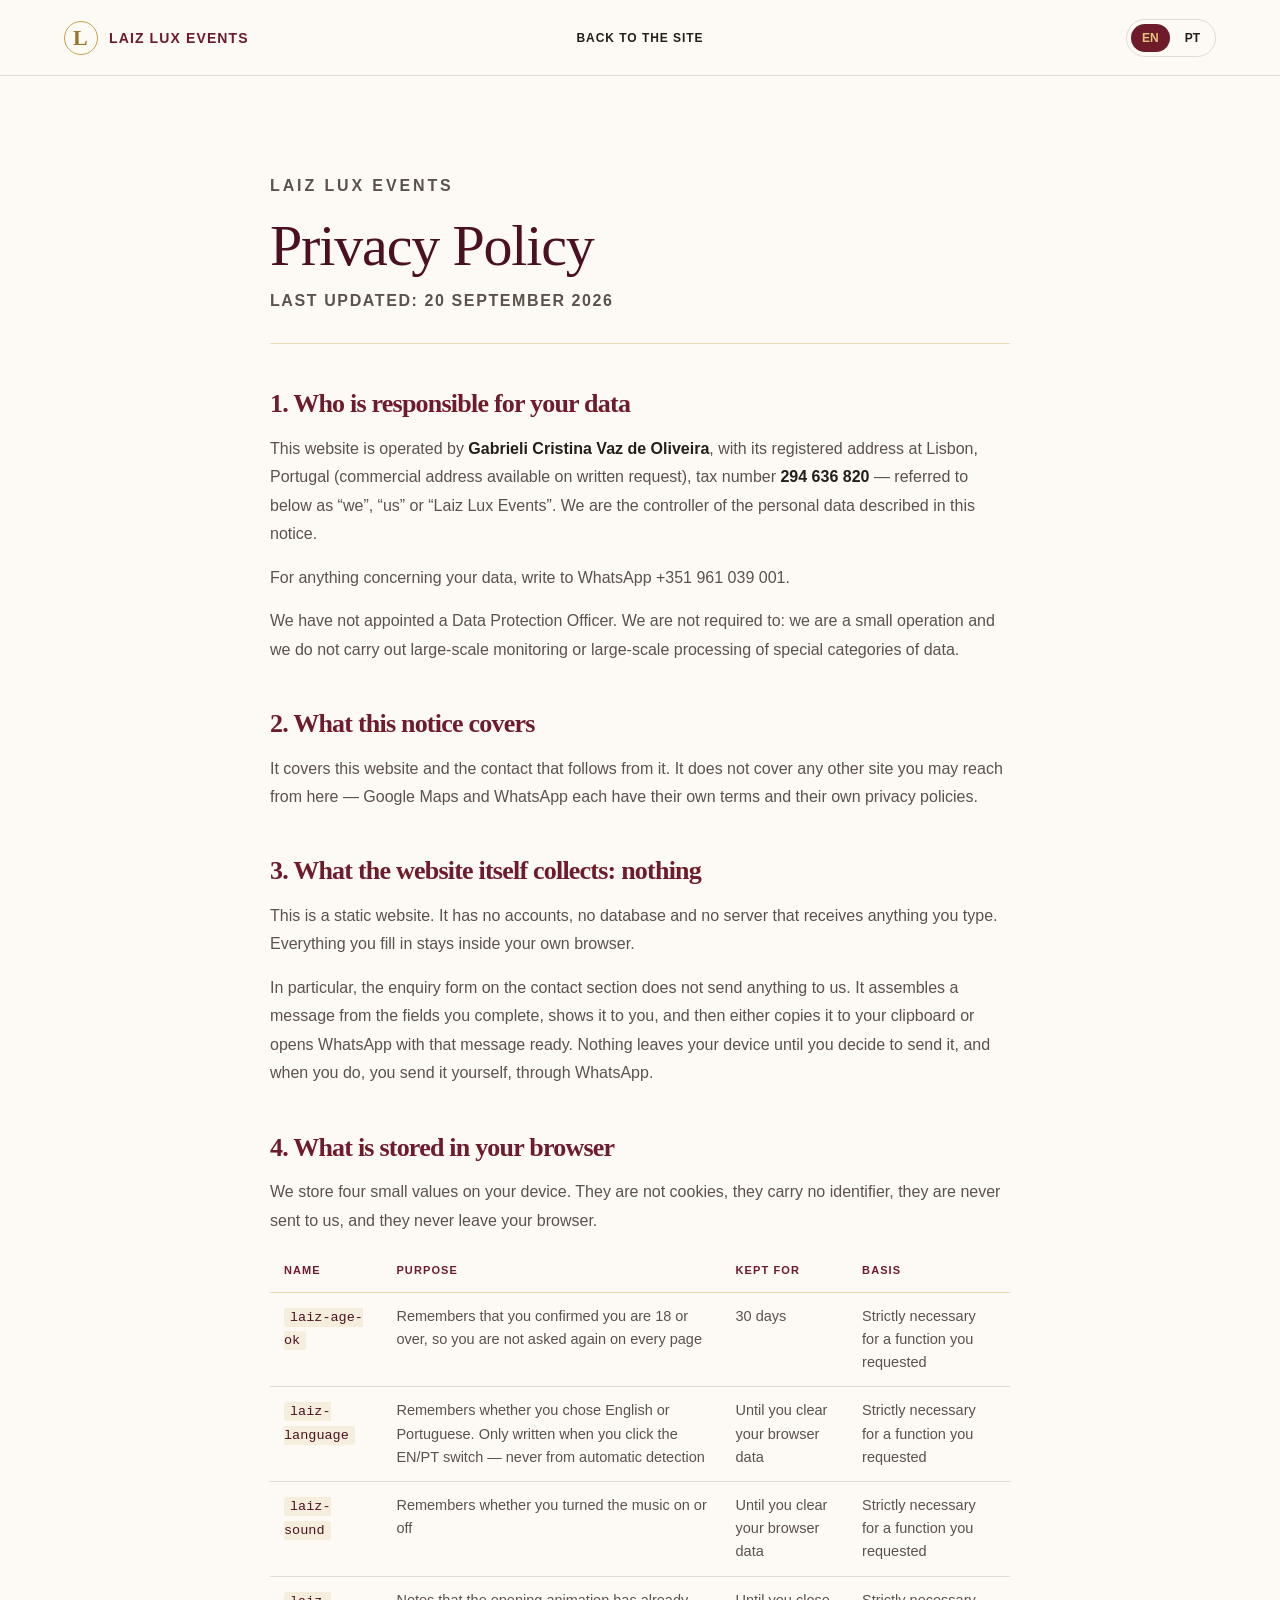
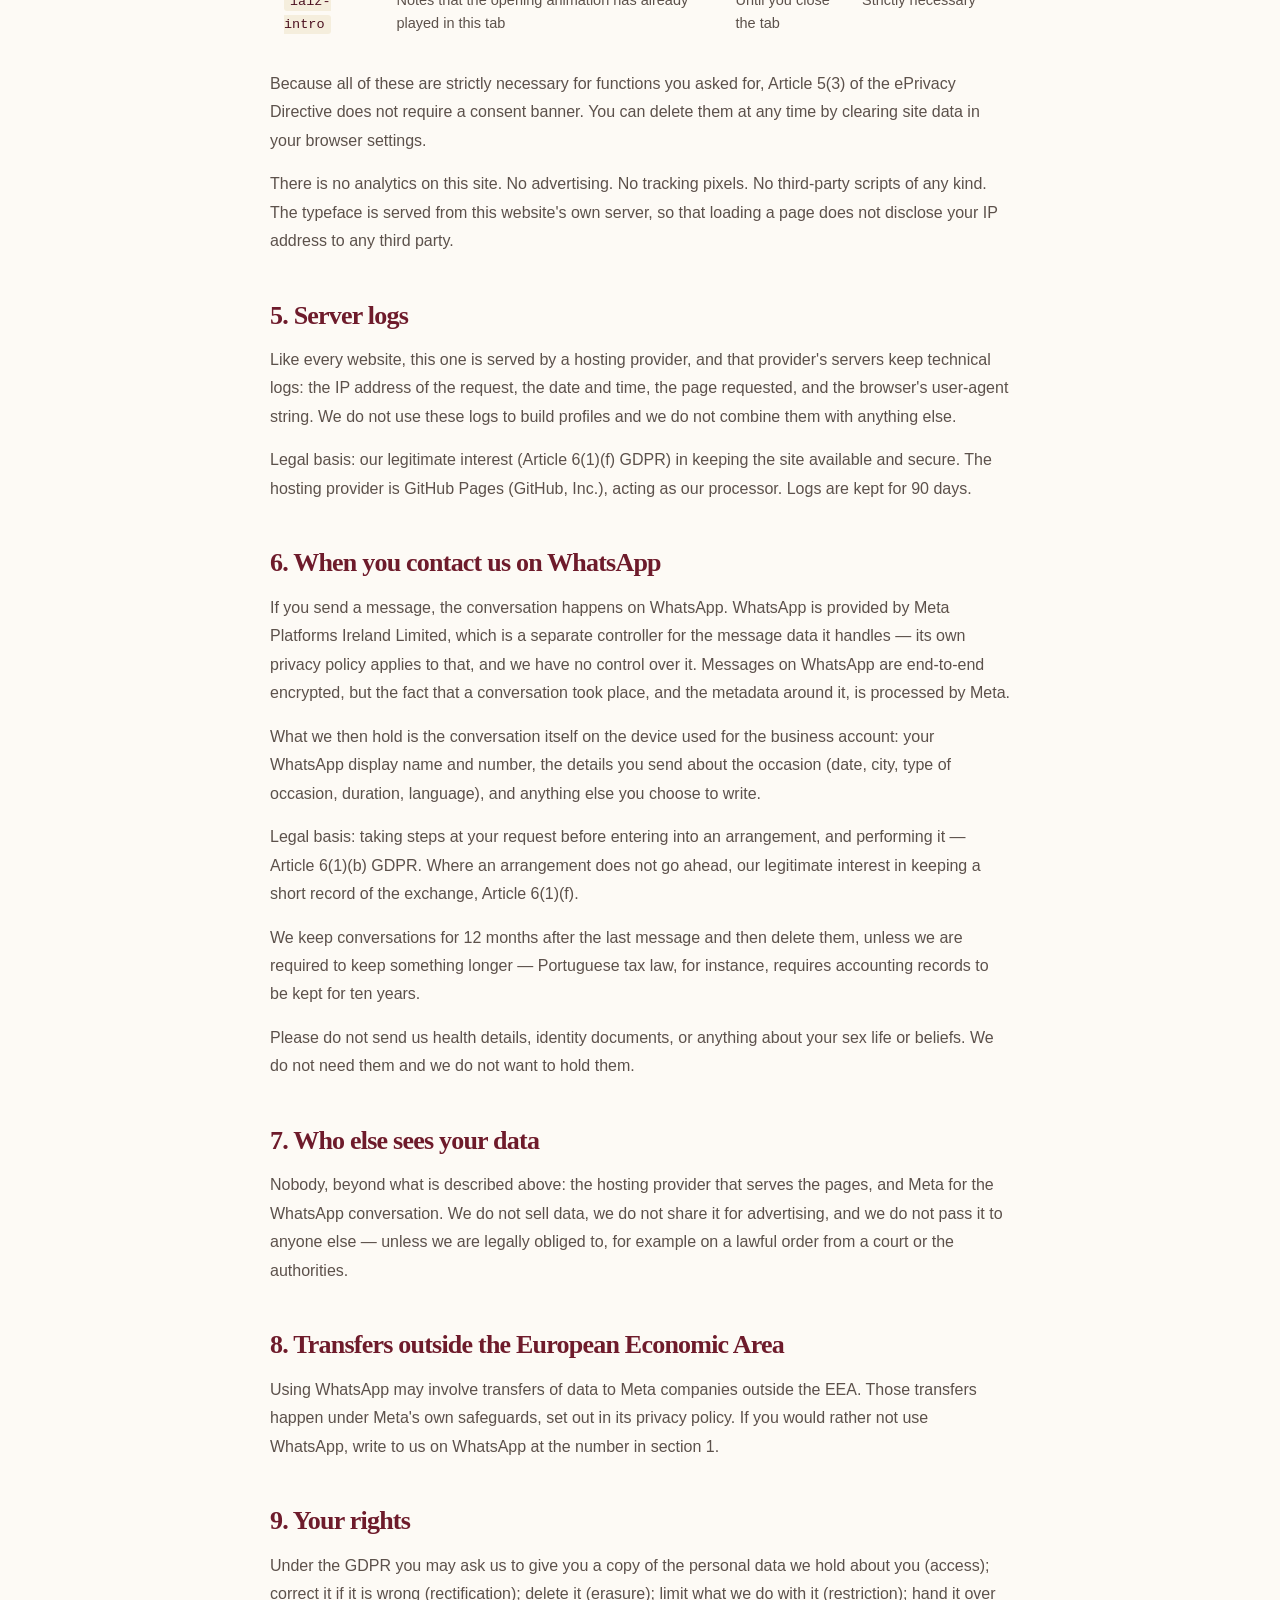
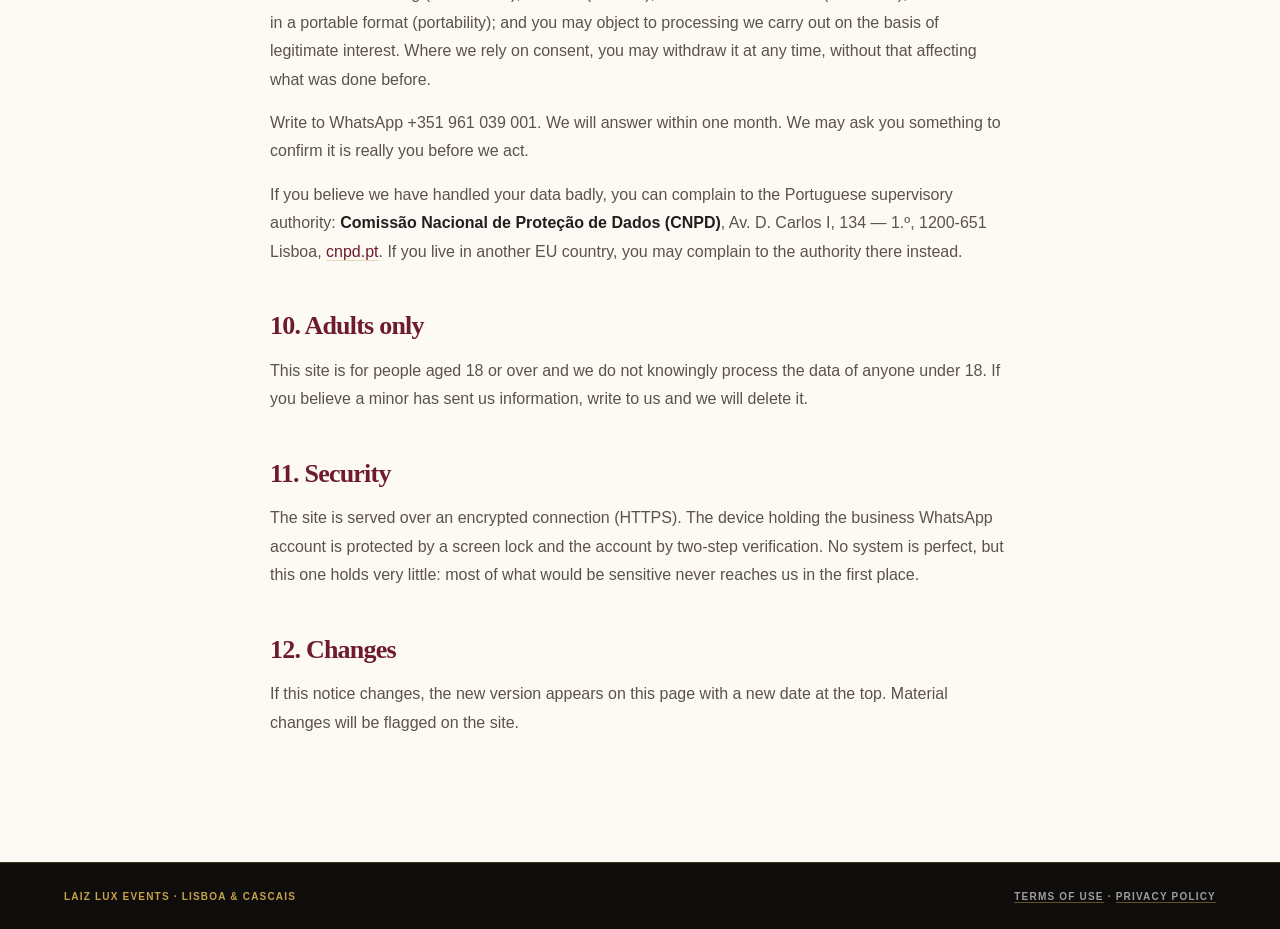
==== commit b7d39295: "Fix duplicated WhatsApp wording in legal pages" ====
--- a/privacidade.html
+++ b/privacidade.html
@@ -111,7 +111,7 @@
 <h2>8. Transfers outside the European Economic Area</h2>
 <p>Using WhatsApp may involve transfers of data to Meta companies outside the EEA. Those
 transfers happen under Meta's own safeguards, set out in its privacy policy. If you would
-rather not use WhatsApp, write to us by e-mail at the address in section 1.</p>
+rather not use WhatsApp, write to us on WhatsApp at the number in section 1.</p>
 
 <h2>9. Your rights</h2>
 <p>Under the GDPR you may ask us to give you a copy of the personal data we hold about you
@@ -226,8 +226,7 @@
 <h2>8. Transferências para fora do Espaço Económico Europeu</h2>
 <p>O uso do WhatsApp pode implicar transferências de dados para empresas da Meta fora do EEE.
 Essas transferências ocorrem ao abrigo das garantias da própria Meta, descritas na política de
-privacidade dela. Se preferir não usar o WhatsApp, escreva-nos para o e-mail indicado no
-ponto 1.</p>
+privacidade dela. Se preferir não usar o WhatsApp, escreva-nos no WhatsApp indicado no ponto 1.</p>
 
 <h2>9. Os seus direitos</h2>
 <p>Ao abrigo do RGPD pode pedir-nos uma cópia dos dados pessoais que temos sobre si (acesso);
